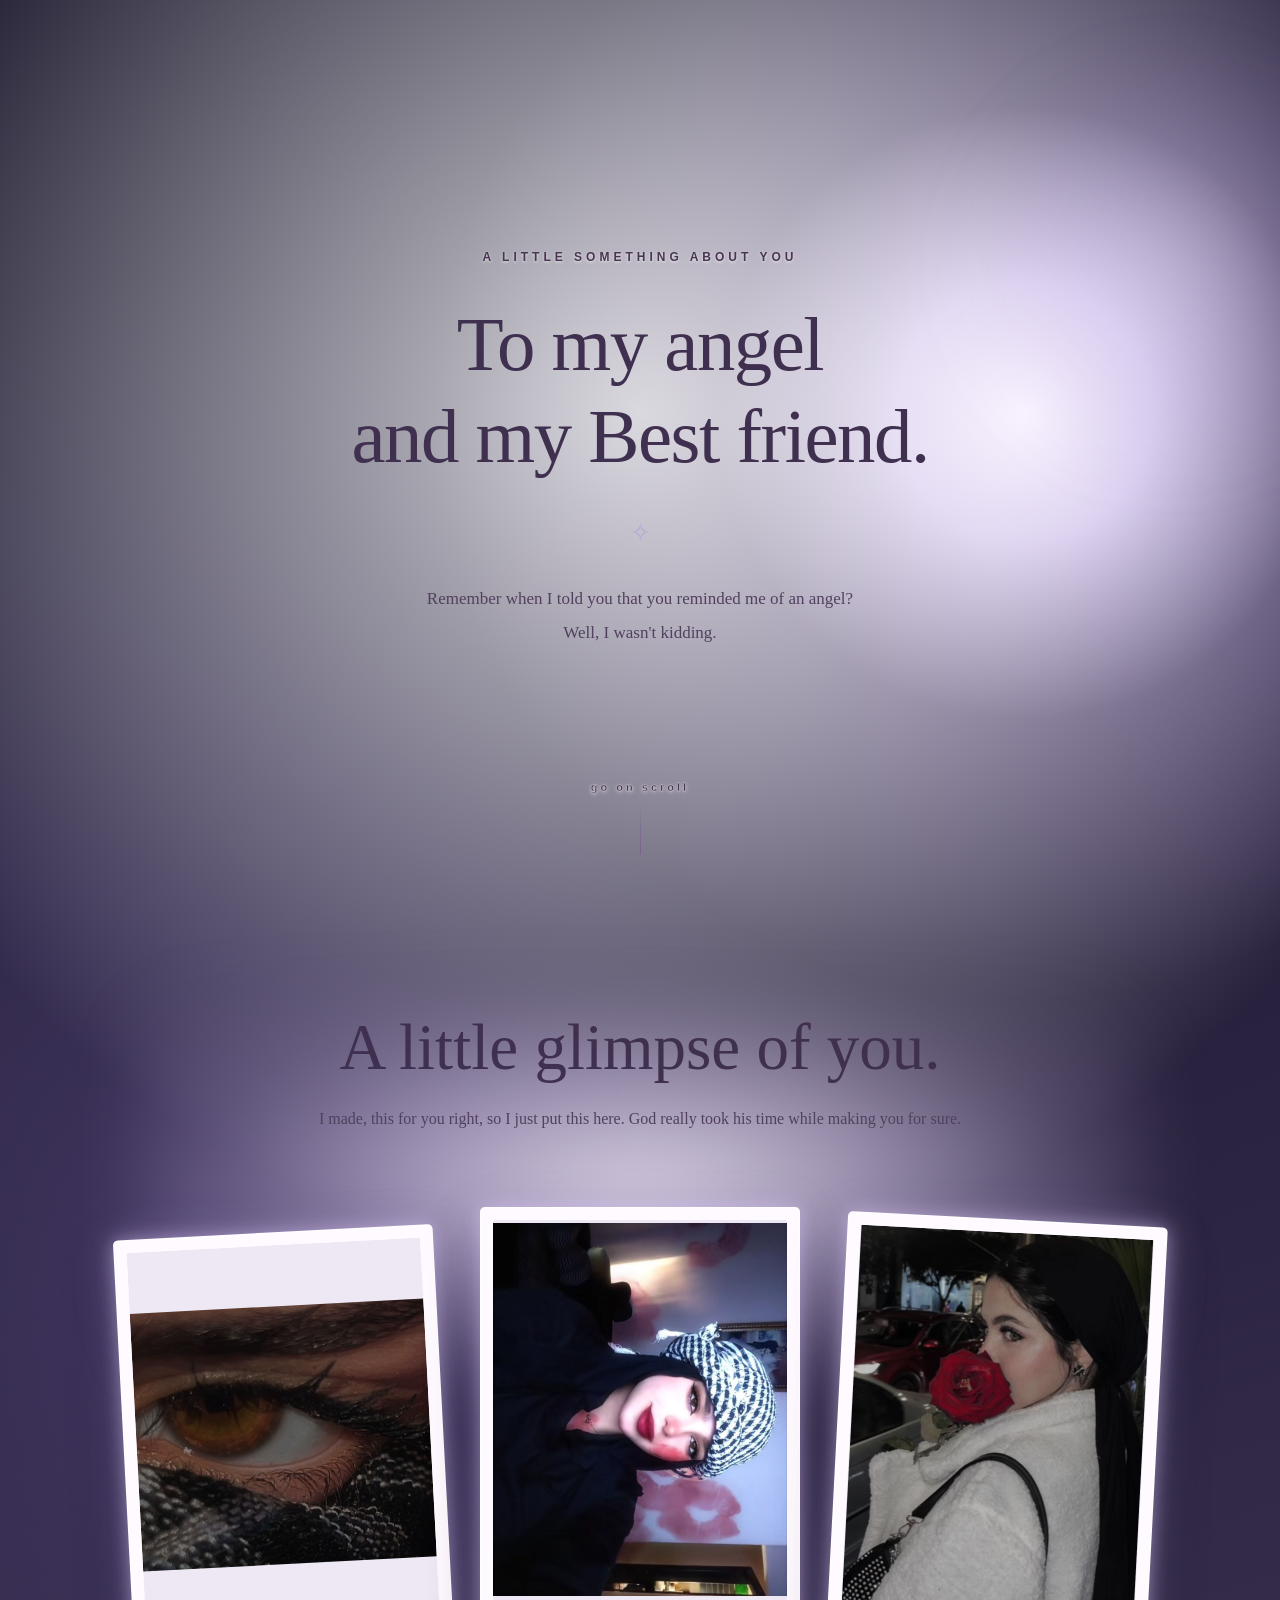
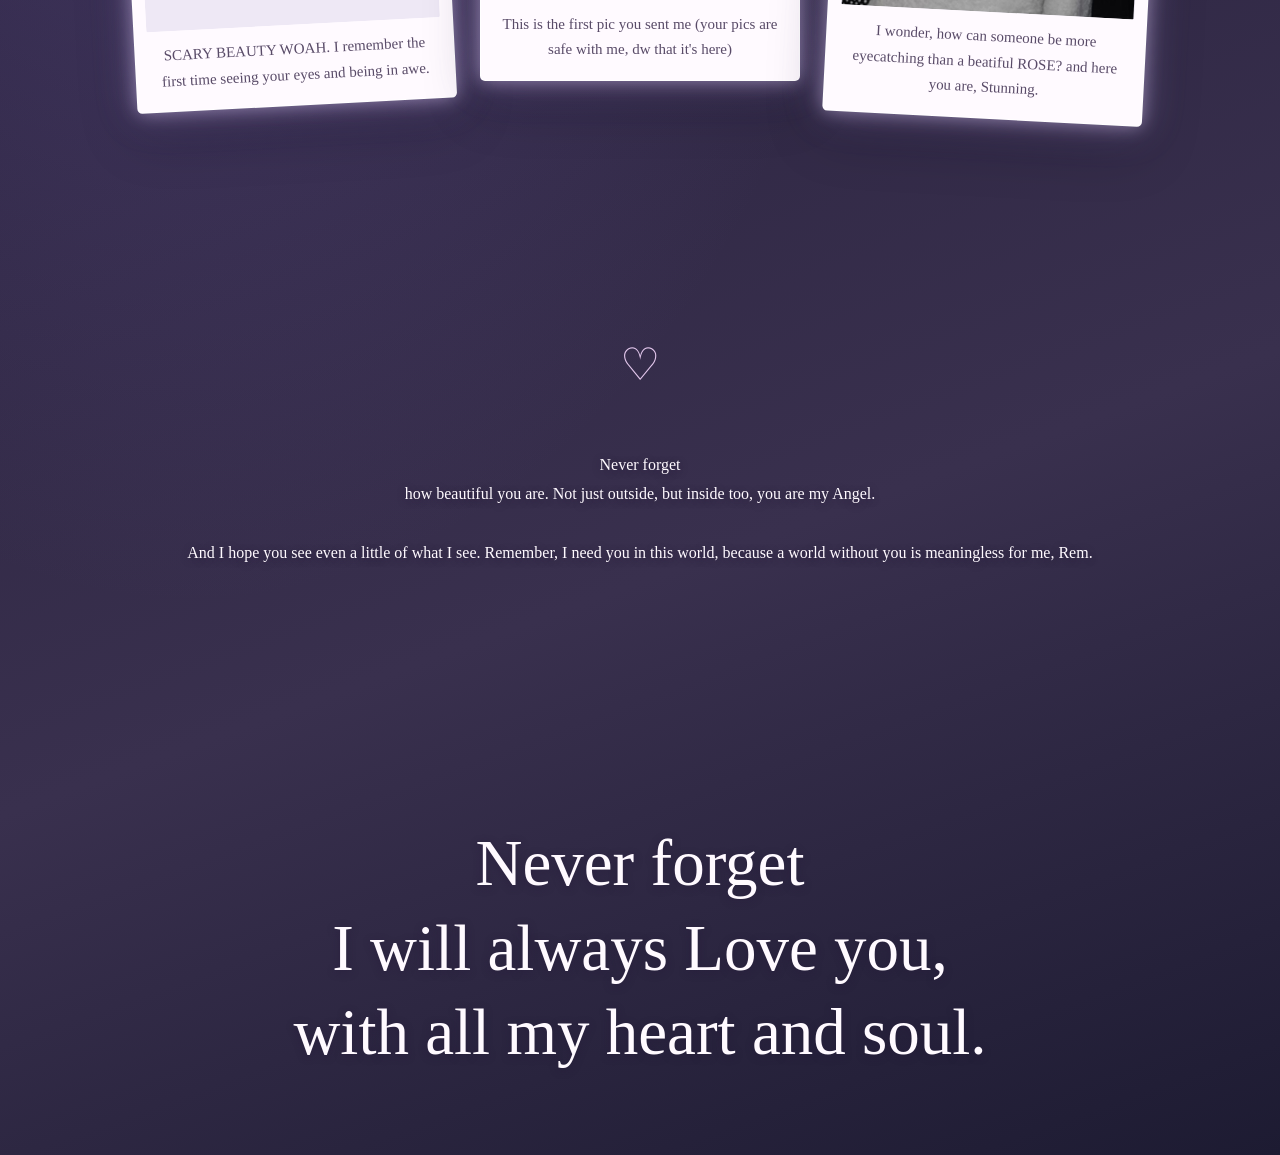
==== chapter4.html @ f7d860e0 "Add files via upload" ====
<!DOCTYPE html>
<html lang="en">

<head>
    <meta charset="UTF-8">
    <meta name="viewport" content="width=device-width, initial-scale=1.0">

    <title>Heavenly ♡</title>

    <link rel="stylesheet" href="style.css">
</head>

<body class="angel-page">

    <div class="hearts-container"></div>

    <main class="angel-world">

        <!-- INTRODUCTION -->

        <section class="angel-intro">

            <p class="angel-eyebrow">
                A LITTLE SOMETHING ABOUT YOU
            </p>

            <h1>
                To my angel<br>
                and my Best friend.
            </h1>

            <div class="angel-divider">✧</div>

            <p class="angel-subtitle">
                Remember when I told you that you reminded me of an angel?
                <br>
                Well, I wasn't kidding.
            </p>

            <div class="scroll-hint">
                <span>go on scroll</span>
                <div class="scroll-line"></div>
            </div>

        </section>


        <!-- PHOTOGRAPH GALLERY -->

        <section class="angel-gallery">

            <h2>
                A little glimpse of you.
            </h2>

            <p class="gallery-description">
                I made, this for you right, so I just put this here.
                God really took his time while making you for sure.
            </p>


            <div class="angel-photo-grid">

                <div class="angel-photo photo-one">

                    <img src="eyes.jpeg" alt="Your beautiful eyes" class="angel-image">
                    <p class="gallery-description">
                        SCARY BEAUTY WOAH. I remember the first time seeing your eyes and being in awe.
                    </p>
                </div>

                <div class="angel-photo photo-two">
                    <img src="selfie.jpeg" alt="Your first picture" class="angel-image">
                    <p class="gallery-description">
                        This is the first pic you sent me (your pics are safe with me, dw that it's here)
                    </p>
                </div>

                <div class="angel-photo photo-three">
                    <img src="withRose.jpeg" alt="A beautiful rose" class="angel-image">
                    <p class="gallery-description">
                        I wonder, how can someone be more eyecatching than a beatiful ROSE? and here you are, Stunning.
                    </p>
                </div>

            </div>

        </section>


        <!-- CLOSING MESSAGE -->

        <section class="angel-ending">

            <div class="ending-symbol">♡</div>

            <p>
                Never forget<br>
                how beautiful you are. Not just outside, but inside too, you are my Angel.
            </p>

            <p>
                And I hope you see even a little of what I see.
                Remember, I need you in this world, because a world without you is meaningless for me, Rem.
            </p>

            <h2>
                <br><br><br>
                Never forget<br>
                I will always Love you,<br>
                with all my heart and soul.
            </h2>

        </section>

    </main>


    <script src="script.js"></script>

</body>

</html>
---- style.css ----
/* =========================
   RESET
========================= */

* {
    margin: 0;
    padding: 0;
    box-sizing: border-box;
}


/* =========================
   BODY
========================= */

body {
    min-height: 100vh;

    background:
        radial-gradient(
            circle at center,
            #241014 0%,
            #10090b 45%,
            #050304 100%
        );

    color: #f5e9eb;

    font-family:
        Georgia,
        "Times New Roman",
        serif;

    overflow-x: hidden;
    overflow-y: auto;
}


/* =========================
   HERO
========================= */

.hero {
    min-height: 100vh;

    display: flex;
    flex-direction: column;

    justify-content: center;
    align-items: center;

    text-align: center;

    padding: 30px;

    position: relative;
}


/* =========================
   HEART
========================= */

.heart {
    font-size: 70px;

    color: #d98b9a;

    margin-bottom: 30px;

    animation:
        heartbeat 2.5s ease-in-out infinite;

    text-shadow:
        0 0 35px rgba(220, 120, 140, 0.35);
}


@keyframes heartbeat {

    0%,
    100% {
        transform: scale(1);
    }

    50% {
        transform: scale(1.08);
    }
}


/* =========================
   EYEBROW
========================= */

.eyebrow {
    font-family: Arial, sans-serif;

    font-size: 11px;

    letter-spacing: 5px;

    color: #a99599;

    margin-bottom: 18px;
}


/* =========================
   TITLE
========================= */

h1 {
    font-size: clamp(60px, 10vw, 120px);

    font-weight: 400;

    letter-spacing: -5px;

    color: #f5e9eb;

    text-shadow:
        0 0 50px rgba(255, 200, 210, 0.08);
}


/* =========================
   SUBTITLE
========================= */

.subtitle {
    margin-top: 20px;

    color: #b9a9ad;

    font-size: 17px;

    line-height: 1.8;
}


/* =========================
   ENTER BUTTON
========================= */

.enter-btn {
    margin-top: 45px;

    padding: 15px 34px;

    background: transparent;

    border:
        1px solid rgba(220, 170, 180, 0.35);

    border-radius: 50px;

    color: #eadde0;

    font-family: Arial, sans-serif;

    font-size: 12px;

    letter-spacing: 3px;

    cursor: pointer;

    transition:
        transform 0.3s ease,
        background 0.3s ease,
        border-color 0.3s ease;
}


.enter-btn:hover {
    transform: translateY(-4px);

    background:
        rgba(220, 140, 155, 0.08);

    border-color:
        rgba(220, 170, 180, 0.7);
}


/* =========================
   FLOATING HEARTS
========================= */

.hearts-container {
    position: fixed;

    inset: 0;

    pointer-events: none;

    overflow: hidden;

    z-index: 10;
}


.floating-heart {
    position: absolute;

    bottom: -30px;

    color: rgba(190, 60, 85, 0.7);

    pointer-events: none;

    animation: floatHeart linear forwards;
}


@keyframes floatHeart {

    from {
        transform: translateY(0) rotate(0deg);
        opacity: 0;
    }

    15% {
        opacity: 0.6;
    }

    to {
        transform: translateY(-110vh) rotate(25deg);
        opacity: 0;
    }
}


/* =========================
   STORY PAGES
========================= */

.story-page {
    min-height: 100vh;

    display: flex;

    justify-content: center;
    align-items: center;

    text-align: center;

    padding: 60px 25px;

    background:
        radial-gradient(
            circle at 50% 20%,
            #fff8f5 0%,
            #fce9e9 45%,
            #f7dfe2 100%
        );
}


.story-content {
    width: 100%;

    max-width: 800px;
}


/* =========================
   CHAPTER HEADING
========================= */

.chapter {
    font-family: Arial, sans-serif;

    font-size: 11px;

    letter-spacing: 5px;

    color: #a99599;

    margin-bottom: 20px;
}


.story-page h2 {
    font-size: clamp(40px, 7vw, 75px);

    font-weight: 400;

    color: #5a343b;
}


.story-line {
    width: 50px;

    height: 1px;

    background: #9f6570;

    margin: 30px auto;
}


.story-text {
    color: #5a343b;

    font-size: 18px;

    font-weight: 500;

    line-height: 1.8;
}


/* =========================
   FIRST MESSAGE
========================= */

.first-message {
    display: block;

    width: 90%;

    max-width: 650px;

    height: auto;

    margin: 25px auto 30px;

    padding: 12px;

    background: #ffffff;

    border-radius: 16px;

    box-shadow:
        0 20px 50px rgba(90, 52, 59, 0.18);
}


.memory-date {
    color: #8f4d5b;

    font-family: Arial, sans-serif;

    font-size: 12px;

    letter-spacing: 4px;

    font-weight: 600;

    margin-top: 45px;

    margin-bottom: -25px;
}


.story-quote {
    color: #4a252d;

    font-size: 26px;

    font-weight: 500;

    text-shadow:
        0 2px 10px rgba(90, 52, 59, 0.12);
}


/* =========================
   MEMORY GRID
========================= */

.memory-grid {
    display: grid;

    grid-template-columns: repeat(3, 1fr);

    gap: 25px;

    margin-top: 45px;
}


.memory-card {
    background: #fffafa;

    padding: 12px 12px 20px;

    border-radius: 14px;

    box-shadow:
        0 15px 35px rgba(90, 52, 59, 0.12);

    transition: transform 0.3s ease;
}


.memory-card:hover {
    transform: translateY(-8px) rotate(-1deg);
}


.memory-placeholder {
    height: 220px;

    display: flex;

    justify-content: center;
    align-items: center;

    background: #f7dfe2;

    border-radius: 10px;

    color: #8f4d5b;

    font-family: Arial, sans-serif;

    font-size: 12px;

    letter-spacing: 3px;
}


.memory-card p {
    margin-top: 15px;

    color: #5a343b;

    font-size: 15px;

    line-height: 1.5;
}


/* =========================
   NEXT CHAPTER BUTTON
========================= */

.next-btn {
    margin-top: 50px;

    padding: 14px 30px;

    background: transparent;

    border: 1px solid #c58b96;

    border-radius: 50px;

    color: #7d4350;

    font-family: Arial, sans-serif;

    font-size: 12px;

    letter-spacing: 2px;

    cursor: pointer;

    transition: all 0.3s ease;
}


.next-btn:hover {
    background: #c58b96;

    color: white;

    transform: translateY(-3px);
}


/* =========================
   CHAPTER III — LETTER
========================= */

.letter {
    position: relative;

    width: 100%;

    max-width: 680px;

    margin: 65px auto;

    padding: 65px 70px;

    background:
        linear-gradient(
            135deg,
            #fffdf9,
            #fff8ed
        );

    color: #59433d;

    font-family:
        Georgia,
        "Times New Roman",
        serif;

    font-size: 18px;

    line-height: 2;

    text-align: left;

    border: 1px solid rgba(160, 120, 100, 0.12);

    border-radius: 4px;

    box-shadow:
        0 25px 60px rgba(90, 52, 59, 0.12),
        0 3px 10px rgba(90, 52, 59, 0.05);
}


/* =========================
   LETTER HEART
========================= */

.letter-heart {
    text-align: center;

    font-size: 30px;

    color: #b96b78;

    margin-bottom: 25px;

    opacity: 0.8;
}


/* =========================
   MOBILE RESPONSIVENESS
========================= */

@media (max-width: 768px) {

    .story-page {
        padding: 45px 20px;
    }

    .memory-grid {
        grid-template-columns: 1fr;

        gap: 25px;
    }

    .memory-placeholder {
        height: 260px;
    }

    .letter {
        padding: 45px 30px;

        margin: 45px auto;

        font-size: 16px;
    }

    .story-page h2 {
        font-size: 42px;
    }

}


@media (max-width: 480px) {

    .letter {
        padding: 35px 22px;
    }

    .story-page h2 {
        font-size: 36px;
    }

    .story-text {
        font-size: 16px;
    }

}


/* ==========================================
   CHAPTER IV — THE ETHEREAL WORLD
========================================== */

.angel-page {
    background: #f8f6ff;
    color: #625b78;
    overflow-x: hidden;
    position: relative;
}


/* ==========================================
   CELESTIAL BACKGROUND
========================================== */

.angel-world {
    position: relative;
    min-height: 100vh;
    overflow: hidden;

    background:
        /* Celestial moon */
        radial-gradient(
            circle at 78% 18%,
            rgba(255, 245, 255, 0.95) 0%,
            rgba(226, 211, 255, 0.8) 8%,
            rgba(177, 157, 220, 0.3) 17%,
            transparent 29%
        ),

        /* Nebula */
        radial-gradient(
            ellipse at 15% 40%,
            rgba(130, 112, 180, 0.3),
            transparent 45%
        ),

        radial-gradient(
            ellipse at 85% 75%,
            rgba(190, 145, 190, 0.25),
            transparent 40%
        ),

        /* Night sky */
        linear-gradient(
            160deg,
            #17182b 0%,
            #29243e 45%,
            #39304e 75%,
            #211e36 100%
        );
}


/* ==========================================
   SOFT LIGHT EFFECTS
========================================== */
/* Celestial stars */

.angel-world::before {
    content: "";

    position: absolute;
    inset: 0;

    pointer-events: none;

    background-image:
        radial-gradient(2px 2px at 10% 20%, white 90%, transparent),
        radial-gradient(2px 2px at 30% 65%, white 90%, transparent),
        radial-gradient(1px 1px at 50% 15%, white 90%, transparent),
        radial-gradient(2px 2px at 70% 40%, white 90%, transparent),
        radial-gradient(1px 1px at 90% 70%, white 90%, transparent),
        radial-gradient(2px 2px at 85% 10%, white 90%, transparent),
        radial-gradient(1px 1px at 20% 85%, white 90%, transparent);

    opacity: 0.45;
}

/* Celestial stars */

.angel-world::before {
    content: "";

    position: absolute;
    inset: 0;

    pointer-events: none;

    background-image:
        radial-gradient(2px 2px at 10% 20%, white 90%, transparent),
        radial-gradient(2px 2px at 30% 65%, white 90%, transparent),
        radial-gradient(1px 1px at 50% 15%, white 90%, transparent),
        radial-gradient(2px 2px at 70% 40%, white 90%, transparent),
        radial-gradient(1px 1px at 90% 70%, white 90%, transparent),
        radial-gradient(2px 2px at 85% 10%, white 90%, transparent),
        radial-gradient(1px 1px at 20% 85%, white 90%, transparent);

    opacity: 0.45;
}

.angel-world::before {
    content: "";

    position: absolute;
    inset: 0;

    pointer-events: none;

    background:
        radial-gradient(
            circle at 50% 15%,
            rgba(255, 255, 255, 0.9),
            transparent 35%
        );

    opacity: 0.9;
}


.angel-world::after {
    content: "";

    position: absolute;

    width: 420px;
    height: 420px;

    top: 2%;
    right: -100px;

    border-radius: 50%;

    background: radial-gradient(
        circle,
        rgba(230, 215, 255, 0.28),
        rgba(180, 150, 220, 0.08) 50%,
        transparent 72%
    );

    filter: blur(35px);

    pointer-events: none;

    z-index: 0;
}


/* ==========================================
   INTRODUCTION
========================================== */

.angel-intro {
    min-height: 100vh;

    display: flex;
    flex-direction: column;

    justify-content: center;
    align-items: center;

    text-align: center;

    padding: 50px 25px;

    position: relative;

    z-index: 1;
}


.angel-eyebrow,
.gallery-eyebrow {
    font-family: Arial, sans-serif;

    font-size: 10px;

    letter-spacing: 5px;

    color: #aaa0c2;

    margin-bottom: 30px;
}


.angel-intro h1 {
    font-family: Georgia, serif;

    font-size: clamp(48px, 8vw, 100px);

    font-weight: 400;

    line-height: 1.15;

    letter-spacing: -3px;

    color: #756987;

    text-shadow:
        0 5px 35px rgba(255, 255, 255, 0.9);
}


.angel-divider {
    margin: 35px 0;

    font-size: 25px;

    color: #b9a9d5;
}


.angel-subtitle {
    font-family: Georgia, serif;

    font-size: 17px;

    line-height: 2;

    color: #958ba8;
}


/* ==========================================
   SCROLL INDICATOR
========================================== */

.scroll-hint {
    position: absolute;

    bottom: 45px;

    display: flex;
    flex-direction: column;

    align-items: center;

    gap: 12px;
}


.scroll-hint span {
    font-family: Arial, sans-serif;

    font-size: 9px;

    letter-spacing: 3px;

    color: #aaa0bc;
}


.scroll-line {
    width: 1px;

    height: 45px;

    background:
        linear-gradient(
            transparent,
            #b9a9d5
        );

    animation: gentleDrop 2s infinite;
}


@keyframes gentleDrop {
    0%, 100% {
        opacity: 0.4;
        transform: translateY(0);
    }

    50% {
        opacity: 1;
        transform: translateY(8px);
    }
}


/* ==========================================
   PHOTO GALLERY
========================================== */

.angel-gallery {
    position: relative;

    z-index: 1;

    max-width: 1100px;

    margin: auto;

    padding: 110px 35px 140px;

    text-align: center;
}


.gallery-eyebrow {
    margin-bottom: 20px;
}


.angel-gallery h2 {
    font-family: Georgia, serif;

    font-size: clamp(38px, 6vw, 65px);

    font-weight: 400;

    color: #756987;

    margin-bottom: 20px;
}


.gallery-description {
    font-family: Georgia, serif;

    font-size: 16px;

    color: #a69bb8;

    line-height: 1.8;
}


/* ==========================================
   PHOTOGRAPH LAYOUT
========================================== */

.angel-photo-grid {
    display: grid;

    grid-template-columns: repeat(3, 1fr);

    align-items: center;

    gap: 35px;

    margin-top: 85px;
}


.angel-photo {
    position: relative;

    padding: 12px;

    background: rgba(255, 255, 255, 0.75);

    border: 1px solid rgba(255, 255, 255, 0.9);

    border-radius: 5px;

    box-shadow:
        0 20px 55px rgba(133, 117, 166, 0.12),
        0 5px 15px rgba(255, 255, 255, 0.8);

    transition:
        transform 0.5s ease,
        box-shadow 0.5s ease;
}


.angel-photo:hover {
    transform: translateY(-12px);

    box-shadow:
        0 30px 70px rgba(133, 117, 166, 0.2);
}


.photo-one {
    transform: rotate(-3deg);
}


.photo-two {
    transform: translateY(-25px);
}


.photo-three {
    transform: rotate(3deg);
}


.photo-one:hover {
    transform: translateY(-12px) rotate(0deg);
}


.photo-two:hover {
    transform: translateY(-35px);
}


.photo-three:hover {
    transform: translateY(-12px) rotate(0deg);
}


.photo-placeholder {
    min-height: 350px;

    display: flex;

    justify-content: center;
    align-items: center;

    background:
        linear-gradient(
            145deg,
            #eeeaff,
            #fcecf3,
            #f7f4ff
        );

    color: #aaa0c2;

    font-family: Arial, sans-serif;

    font-size: 10px;

    letter-spacing: 4px;
}


/* ==========================================
   CLOSING MESSAGE
========================================== */

.angel-ending {
    position: relative;

    z-index: 1;

    min-height: 75vh;

    display: flex;
    flex-direction: column;

    justify-content: center;
    align-items: center;

    text-align: center;

    padding: 80px 25px;
}


.ending-symbol {
    font-size: 45px;

    color: #b9a9d5;

    margin-bottom: 30px;
}


.angel-ending h2 {
    font-family: Georgia, serif;

    font-size: clamp(38px, 6vw, 65px);

    font-weight: 400;

    line-height: 1.3;

    color: #756987;
}


.angel-ending p {
    margin-top: 30px;

    font-family: Georgia, serif;

    font-size: 16px;

    color: #a69bb8;

    line-height: 1.8;
}


/* ==========================================
   MOBILE RESPONSIVENESS
========================================== */

@media (max-width: 768px) {

    .angel-photo-grid {
        grid-template-columns: 1fr;

        max-width: 380px;

        margin: 65px auto 0;

        gap: 45px;
    }

    .photo-one,
    .photo-two,
    .photo-three {
        transform: none;
    }

    .photo-one:hover,
    .photo-two:hover,
    .photo-three:hover {
        transform: translateY(-5px);
    }

    .photo-placeholder {
        min-height: 400px;
    }

    .angel-gallery {
        padding: 90px 25px;
    }

    .angel-subtitle {
        font-size: 15px;
    }

}

/* Chapter IV — cleaner celestial atmosphere */

.angel-page .hearts-container {
    display: none;
}

/* Keep atmospheric effects behind content */

.angel-world::before {
    z-index: 0;
}

.angel-intro,
.angel-gallery,
.angel-ending {
    position: relative;
    z-index: 1;
}

/* Clear text contrast */

.angel-eyebrow,
.gallery-eyebrow {
    color: #d2c5ed;
}

.angel-intro h1,
.angel-gallery h2,
.angel-ending h2 {
    color: #fff9ff;

    text-shadow:
        0 2px 20px rgba(15, 12, 35, 0.35);
}

.angel-subtitle,
.gallery-description,
.angel-ending p {
    color: #e4daef;
}

.scroll-hint span {
    color: #e4daef;
}

/* ==========================================
   CHAPTER IV — FINAL VISUAL CORRECTIONS
========================================== */


/* CELESTIAL BACKGROUND */

.angel-world {
    background:
        radial-gradient(
            circle at 80% 15%,
            #f5eaff 0%,
            #c9b8e8 5%,
            rgba(157, 130, 198, 0.35) 12%,
            transparent 23%
        ),

        radial-gradient(
            ellipse at 15% 45%,
            rgba(111, 91, 160, 0.35),
            transparent 45%
        ),

        linear-gradient(
            160deg,
            #171529 0%,
            #29223e 45%,
            #39304e 75%,
            #1d1b32 100%
        );
}


/* INTRODUCTION */

.angel-intro {
    min-height: 100vh;
    padding: 80px 25px;

    justify-content: center;
    overflow: hidden;
}

.angel-intro h1 {
    width: 100%;
    max-width: 950px;

    font-size: clamp(42px, 6vw, 82px);

    line-height: 1.2;
    letter-spacing: -1.5px;

    padding: 0 15px;

    color: #fffaff;

    text-shadow:
        0 4px 25px rgba(15, 10, 35, 0.4);
}

.angel-eyebrow {
    color: #d9c9ef;
}

.angel-subtitle {
    color: #eee5f8;
}

.scroll-hint span {
    color: #eee5f8;
}


/* GALLERY HEADING */

.angel-gallery h2 {
    color: #fffaff;
}

.gallery-eyebrow {
    color: #d9c9ef;
}

.gallery-description {
    color: #e5d9f1;
}


/* PHOTOGRAPH FRAMES */

.angel-photo {
    background: #fffaff;

    border: 1px solid rgba(255, 255, 255, 0.95);

    padding: 12px;

    border-radius: 5px;

    box-shadow:
        0 20px 55px rgba(8, 5, 25, 0.3),
        0 0 25px rgba(220, 195, 255, 0.18);
}


/* PHOTOGRAPH PLACEHOLDERS */

.photo-placeholder {
    background:
        linear-gradient(
            145deg,
            #eee5fa,
            #fcebf3,
            #f4edff
        );

    color: #756487;

    font-weight: 600;
}


/* PHOTOGRAPH CAPTIONS */

.angel-photo p {
    color: #594b68;

    font-family: Georgia, serif;

    font-size: 15px;

    line-height: 1.7;

    padding: 12px 5px 5px;

    text-align: center;
}


/* CLOSING SECTION */

.angel-ending h2 {
    color: #fffaff;
}

.angel-ending p {
    color: #e5d9f1;
}

.ending-symbol {
    color: #e5c9ee;
}

/* Dark captions inside photograph frames */

.angel-photo .gallery-description {
    color: #594b68;

    font-size: 15px;
    font-weight: 500;

    line-height: 1.7;

    padding: 12px 5px 5px;

    text-align: center;
}


/* Restore celestial glow around photographs */

.angel-photo {
    box-shadow:
        0 0 18px rgba(230, 210, 255, 0.45),
        0 0 40px rgba(210, 185, 255, 0.3),
        0 20px 55px rgba(8, 5, 25, 0.25);
}

.angel-photo:hover {
    box-shadow:
        0 0 25px rgba(240, 220, 255, 0.65),
        0 0 60px rgba(210, 185, 255, 0.4),
        0 30px 70px rgba(8, 5, 25, 0.3);
}

/* =================================
   CHAPTER IV — INTRO TEXT CONTRAST
================================= */

.angel-intro h1 {
    color: #403451;

    text-shadow:
        0 2px 15px rgba(255, 255, 255, 0.4);
}

.angel-intro .angel-eyebrow {
    color: #665477;
}

.angel-intro .angel-subtitle {
    color: #51435f;

    font-weight: 500;

    text-shadow:
        0 1px 8px rgba(255, 255, 255, 0.35);
}

.angel-intro .scroll-hint span {
    color: #665477;
}

.angel-intro .scroll-line {
    background: linear-gradient(
        transparent,
        #806a9e
    );
}

/* Chapter IV — Gallery typography */

.angel-gallery h2 {
    color: #493653;
    text-shadow: 0 2px 15px rgba(255, 255, 255, 0.35);
}

.angel-gallery > .gallery-description {
    color: #51415f;
}

.angel-photo .gallery-description {
    color: #594b68;
}

/* =====================================
   CHAPTER IV — ACTUAL PHOTOGRAPHS
===================================== */

.angel-image {
    display: block;

    width: 100%;
    height: 380px;

    object-fit: contain;
    object-position: center;

    background: #eee8f5;

    border-radius: 2px;
}


/* Keep photograph frames consistent */

.angel-photo {
    min-width: 0;
    overflow: hidden;
}


/* =====================================
   RESPONSIVE PHOTOGRAPH GALLERY
===================================== */

@media (max-width: 900px) {

    .angel-photo-grid {
        grid-template-columns: 1fr;

        max-width: 430px;

        margin-left: auto;
        margin-right: auto;

        gap: 45px;
    }

    .angel-image {
        height: auto;
        max-height: 500px;

        aspect-ratio: 3 / 4;

        object-fit: contain;
    }

    .photo-one,
    .photo-two,
    .photo-three {
        transform: none;
    }

}

/* =====================================
   CHAPTER IV — TEXT CONTRAST
===================================== */

/* All text before the photographs */

.angel-intro h1,
.angel-intro .angel-eyebrow,
.angel-intro .angel-subtitle,
.angel-intro .scroll-hint span,
.angel-gallery .gallery-eyebrow,
.angel-gallery h2,
.angel-gallery > .gallery-description {
    color: #40304f;

    -webkit-text-stroke: 0.3px rgba(255, 250, 255, 0.8);

    text-shadow:
        0 1px 5px rgba(255, 255, 255, 0.65);
}

/* Photograph captions */

.angel-photo .gallery-description {
    color: #594b68;

    -webkit-text-stroke: 0;

    text-shadow: none;
}

/* Closing section — retain light typography */

.angel-ending h2,
.angel-ending p {
    color: #fffaff;

    -webkit-text-stroke: 0.3px rgba(75, 55, 95, 0.5);

    text-shadow:
        0 2px 8px rgba(35, 22, 55, 0.5);
}

/* =====================================
   CHAPTER IV — CLEAN TYPOGRAPHY
===================================== */

/* Introduction */

.angel-intro h1 {
    color: #40304f !important;
    -webkit-text-stroke: 0;
    text-shadow: none;
}

.angel-intro .angel-eyebrow {
    color: #655477 !important;
    -webkit-text-stroke: 0;
    text-shadow: none;
}

.angel-intro .angel-subtitle {
    color: #51415f !important;
    -webkit-text-stroke: 0;
    text-shadow: none;
    font-weight: 400;
}

.angel-intro .scroll-hint span {
    color: #655477 !important;
    text-shadow: none;
}


/* Gallery heading */

.angel-gallery .gallery-eyebrow {
    color: #655477 !important;
    text-shadow: none;
}

.angel-gallery h2 {
    color: #40304f !important;
    -webkit-text-stroke: 0;
    text-shadow: none;
}

.angel-gallery > .gallery-description {
    color: #51415f !important;
    -webkit-text-stroke: 0;
    text-shadow: none;
    font-weight: 400;
}


/* Photograph descriptions */

.angel-photo .gallery-description {
    color: #594b68 !important;
    -webkit-text-stroke: 0;
    text-shadow: none;
}


/* Closing section — retain light typography */

.angel-ending h2,
.angel-ending p {
    color: #fffaff !important;
    -webkit-text-stroke: 0;
    text-shadow: 0 2px 8px rgba(35, 22, 55, 0.45);
}

/* =====================================
   CHAPTER IV — GALLERY LIGHT FIELD
===================================== */

.angel-gallery {
    position: relative;
    isolation: isolate;
}

/* Soft moonlight behind gallery heading */

.angel-gallery::before {
    content: "";

    position: absolute;

    top: 100px;
    left: 50%;

    transform: translateX(-50%);

    width: min(1000px, 110%);
    height: 380px;

    background:
        radial-gradient(
            ellipse at center,
            rgba(248, 240, 255, 0.85) 0%,
            rgba(231, 216, 250, 0.55) 35%,
            rgba(215, 195, 240, 0.18) 65%,
            transparent 100%
        );

    filter: blur(35px);

    z-index: -1;

    pointer-events: none;
}

/* Keep heading typography clean */

.angel-gallery h2 {
    color: #40304f;
    text-shadow: none;
}

.angel-gallery > .gallery-description {
    color: #51415f;
    text-shadow: none;
}

/* =====================================
   CHAPTER IV — SMALL TEXT REFINEMENT
===================================== */

/* A LITTLE SOMETHING ABOUT YOU */

.angel-intro .angel-eyebrow {
    color: #493653 !important;

    font-family: Arial, sans-serif;
    font-size: 12px;
    font-weight: 600;

    letter-spacing: 4px;

    text-shadow:
        0 1px 3px rgba(255, 255, 255, 0.65);

    margin-bottom: 35px;
}


/* GO ON SCROLL */

.angel-intro .scroll-hint span {
    color: #493653 !important;

    font-family: Arial, sans-serif;
    font-size: 11px;
    font-weight: 600;

    letter-spacing: 3px;

    text-shadow:
        0 1px 4px rgba(255, 255, 255, 0.7);
}


/* Scroll indicator line */

.angel-intro .scroll-line {
    width: 1px;
    height: 50px;

    background: linear-gradient(
        transparent,
        #79618f
    );
}
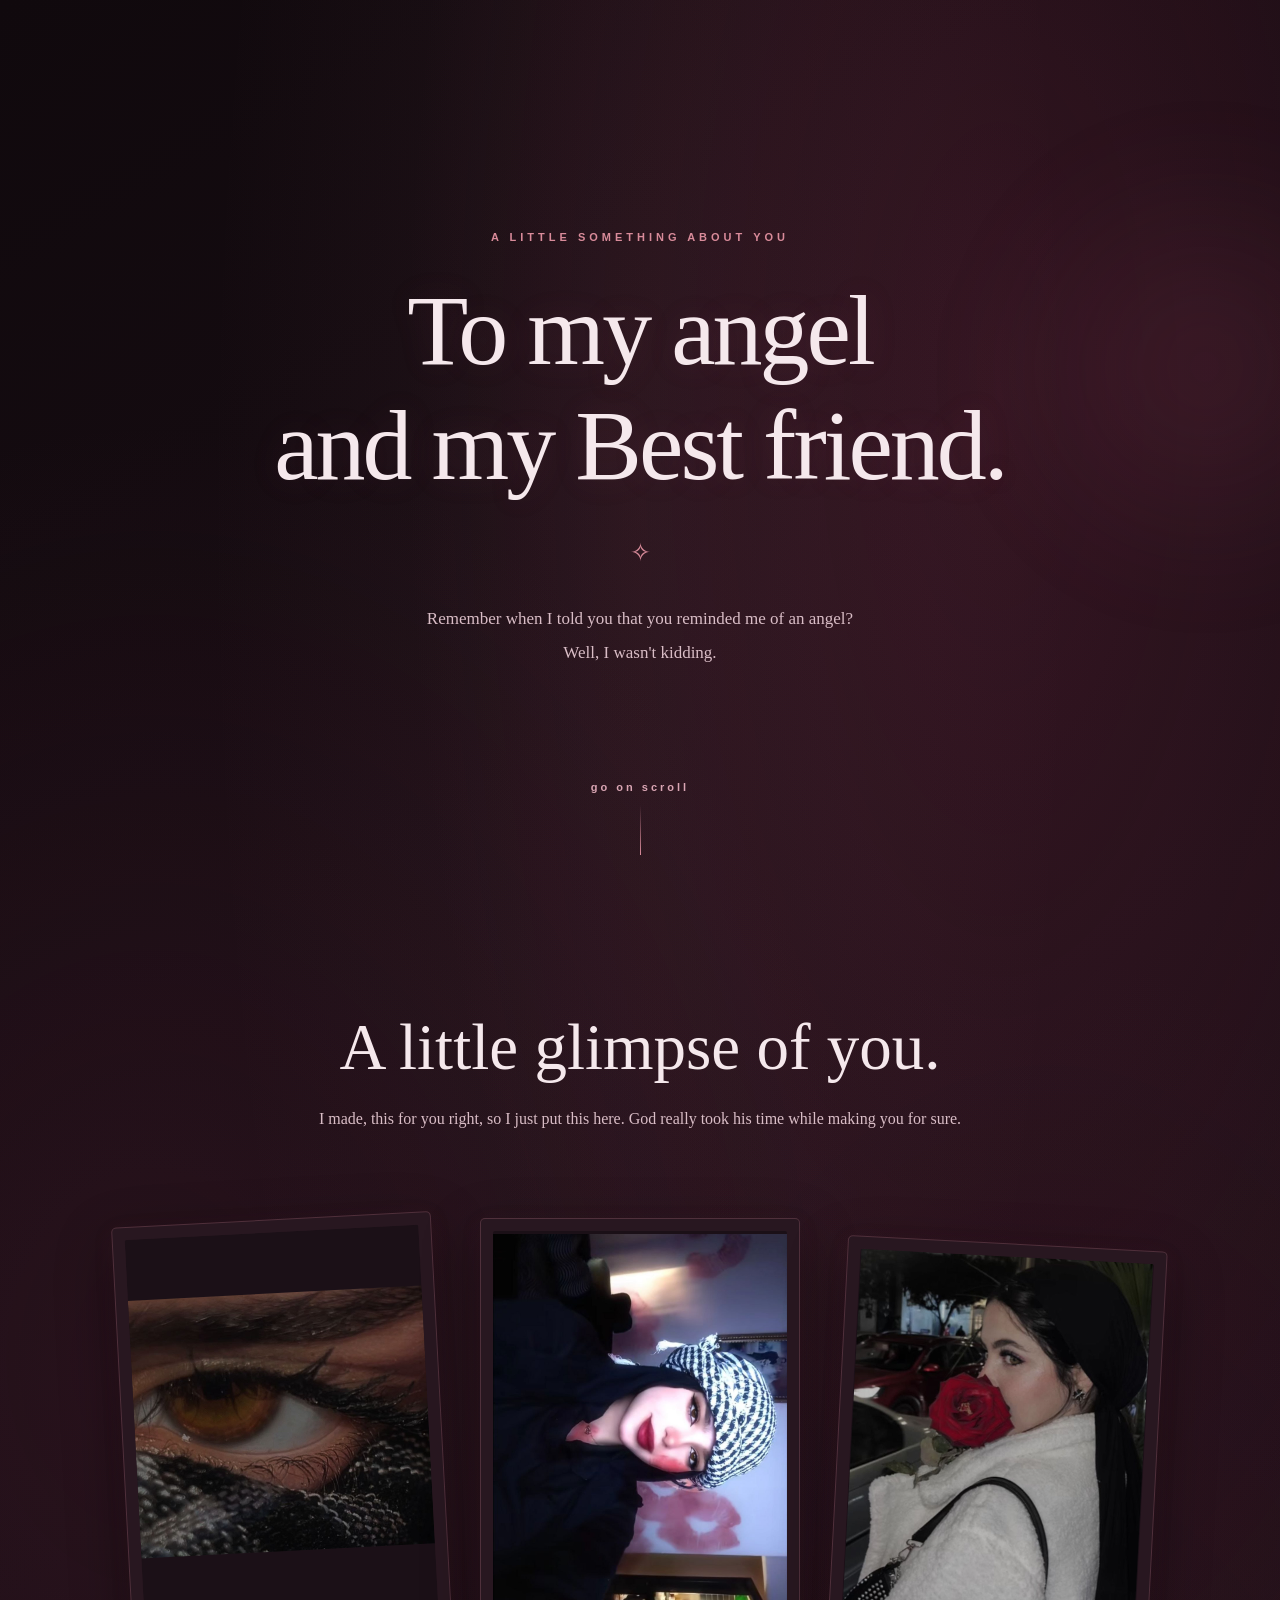
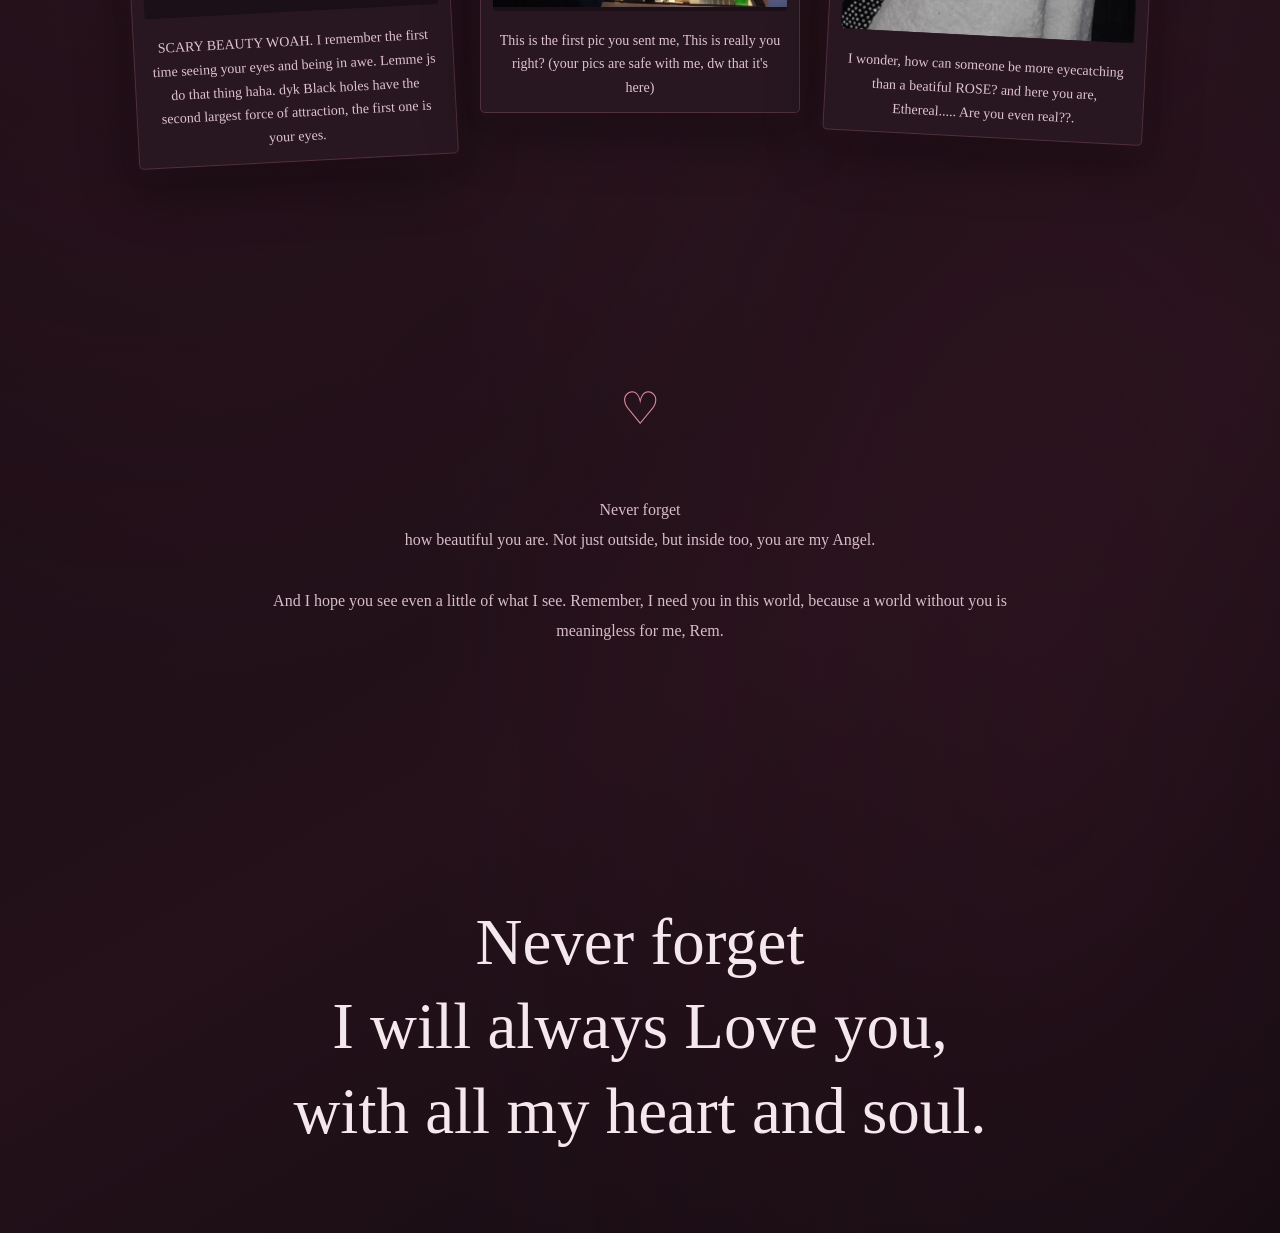
==== commit 733795b4: "Add files via upload" ====
--- a/chapter4.html
+++ b/chapter4.html
@@ -11,8 +11,6 @@
 </head>
 
 <body class="angel-page">
-
-    <div class="hearts-container"></div>
 
     <main class="angel-world">
 
@@ -66,20 +64,23 @@
                     <img src="eyes.jpeg" alt="Your beautiful eyes" class="angel-image">
                     <p class="gallery-description">
                         SCARY BEAUTY WOAH. I remember the first time seeing your eyes and being in awe.
+                        Lemme js do that thing haha.
+                        dyk Black holes have the second largest force of attraction, the first one is your eyes.
                     </p>
                 </div>
 
                 <div class="angel-photo photo-two">
                     <img src="selfie.jpeg" alt="Your first picture" class="angel-image">
                     <p class="gallery-description">
-                        This is the first pic you sent me (your pics are safe with me, dw that it's here)
+                        This is the first pic you sent me, This is really you right? (your pics are safe with me, dw that it's here)
                     </p>
                 </div>
 
                 <div class="angel-photo photo-three">
                     <img src="withRose.jpeg" alt="A beautiful rose" class="angel-image">
                     <p class="gallery-description">
-                        I wonder, how can someone be more eyecatching than a beatiful ROSE? and here you are, Stunning.
+                        I wonder, how can someone be more eyecatching than a beatiful ROSE? and here you are, Ethereal..... Are you even real??.
+
                     </p>
                 </div>
 
--- a/style.css
+++ b/style.css
@@ -1,1674 +1,917 @@
-/* =========================
-   RESET
-========================= */
-
-* {
-    margin: 0;
-    padding: 0;
-    box-sizing: border-box;
-}
-
-
-/* =========================
-   BODY
-========================= */
-
-body {
-    min-height: 100vh;
-
-    background:
-        radial-gradient(
-            circle at center,
-            #241014 0%,
-            #10090b 45%,
-            #050304 100%
-        );
-
-    color: #f5e9eb;
-
-    font-family:
-        Georgia,
-        "Times New Roman",
-        serif;
-
-    overflow-x: hidden;
-    overflow-y: auto;
-}
-
-
-/* =========================
-   HERO
-========================= */
-
-.hero {
-    min-height: 100vh;
-
-    display: flex;
-    flex-direction: column;
-
-    justify-content: center;
-    align-items: center;
-
-    text-align: center;
-
-    padding: 30px;
-
-    position: relative;
-}
-
-
-/* =========================
-   HEART
-========================= */
-
-.heart {
-    font-size: 70px;
-
-    color: #d98b9a;
-
-    margin-bottom: 30px;
-
-    animation:
-        heartbeat 2.5s ease-in-out infinite;
-
-    text-shadow:
-        0 0 35px rgba(220, 120, 140, 0.35);
-}
-
-
-@keyframes heartbeat {
-
-    0%,
-    100% {
-        transform: scale(1);
-    }
-
-    50% {
-        transform: scale(1.08);
-    }
-}
-
-
-/* =========================
-   EYEBROW
-========================= */
-
-.eyebrow {
-    font-family: Arial, sans-serif;
-
-    font-size: 11px;
-
-    letter-spacing: 5px;
-
-    color: #a99599;
-
-    margin-bottom: 18px;
-}
-
-
-/* =========================
-   TITLE
-========================= */
-
-h1 {
-    font-size: clamp(60px, 10vw, 120px);
-
-    font-weight: 400;
-
-    letter-spacing: -5px;
-
-    color: #f5e9eb;
-
-    text-shadow:
-        0 0 50px rgba(255, 200, 210, 0.08);
-}
-
-
-/* =========================
-   SUBTITLE
-========================= */
-
-.subtitle {
-    margin-top: 20px;
-
-    color: #b9a9ad;
-
-    font-size: 17px;
-
-    line-height: 1.8;
-}
-
-
-/* =========================
-   ENTER BUTTON
-========================= */
-
-.enter-btn {
-    margin-top: 45px;
-
-    padding: 15px 34px;
-
-    background: transparent;
-
-    border:
-        1px solid rgba(220, 170, 180, 0.35);
-
-    border-radius: 50px;
-
-    color: #eadde0;
-
-    font-family: Arial, sans-serif;
-
-    font-size: 12px;
-
-    letter-spacing: 3px;
-
-    cursor: pointer;
-
-    transition:
-        transform 0.3s ease,
-        background 0.3s ease,
-        border-color 0.3s ease;
-}
-
-
-.enter-btn:hover {
-    transform: translateY(-4px);
-
-    background:
-        rgba(220, 140, 155, 0.08);
-
-    border-color:
-        rgba(220, 170, 180, 0.7);
-}
-
-
-/* =========================
-   FLOATING HEARTS
-========================= */
-
-.hearts-container {
-    position: fixed;
-
-    inset: 0;
-
-    pointer-events: none;
-
-    overflow: hidden;
-
-    z-index: 10;
-}
-
-
-.floating-heart {
-    position: absolute;
-
-    bottom: -30px;
-
-    color: rgba(190, 60, 85, 0.7);
-
-    pointer-events: none;
-
-    animation: floatHeart linear forwards;
-}
-
-
-@keyframes floatHeart {
-
-    from {
-        transform: translateY(0) rotate(0deg);
-        opacity: 0;
-    }
-
-    15% {
-        opacity: 0.6;
-    }
-
-    to {
-        transform: translateY(-110vh) rotate(25deg);
-        opacity: 0;
-    }
-}
-
-
-/* =========================
-   STORY PAGES
-========================= */
-
-.story-page {
-    min-height: 100vh;
-
-    display: flex;
-
-    justify-content: center;
-    align-items: center;
-
-    text-align: center;
-
-    padding: 60px 25px;
-
-    background:
-        radial-gradient(
-            circle at 50% 20%,
-            #fff8f5 0%,
-            #fce9e9 45%,
-            #f7dfe2 100%
-        );
-}
-
-
-.story-content {
-    width: 100%;
-
-    max-width: 800px;
-}
-
-
-/* =========================
-   CHAPTER HEADING
-========================= */
-
-.chapter {
-    font-family: Arial, sans-serif;
-
-    font-size: 11px;
-
-    letter-spacing: 5px;
-
-    color: #a99599;
-
-    margin-bottom: 20px;
-}
-
-
-.story-page h2 {
-    font-size: clamp(40px, 7vw, 75px);
-
-    font-weight: 400;
-
-    color: #5a343b;
-}
-
-
-.story-line {
-    width: 50px;
-
-    height: 1px;
-
-    background: #9f6570;
-
-    margin: 30px auto;
-}
-
-
-.story-text {
-    color: #5a343b;
-
-    font-size: 18px;
-
-    font-weight: 500;
-
-    line-height: 1.8;
-}
-
-
-/* =========================
-   FIRST MESSAGE
-========================= */
-
-.first-message {
-    display: block;
-
-    width: 90%;
-
-    max-width: 650px;
-
-    height: auto;
-
-    margin: 25px auto 30px;
-
-    padding: 12px;
-
-    background: #ffffff;
-
-    border-radius: 16px;
-
-    box-shadow:
-        0 20px 50px rgba(90, 52, 59, 0.18);
-}
-
-
-.memory-date {
-    color: #8f4d5b;
-
-    font-family: Arial, sans-serif;
-
-    font-size: 12px;
-
-    letter-spacing: 4px;
-
-    font-weight: 600;
-
-    margin-top: 45px;
-
-    margin-bottom: -25px;
-}
-
-
-.story-quote {
-    color: #4a252d;
-
-    font-size: 26px;
-
-    font-weight: 500;
-
-    text-shadow:
-        0 2px 10px rgba(90, 52, 59, 0.12);
-}
-
-
-/* =========================
-   MEMORY GRID
-========================= */
-
-.memory-grid {
-    display: grid;
-
-    grid-template-columns: repeat(3, 1fr);
-
-    gap: 25px;
-
-    margin-top: 45px;
-}
-
-
-.memory-card {
-    background: #fffafa;
-
-    padding: 12px 12px 20px;
-
-    border-radius: 14px;
-
-    box-shadow:
-        0 15px 35px rgba(90, 52, 59, 0.12);
-
-    transition: transform 0.3s ease;
-}
-
-
-.memory-card:hover {
-    transform: translateY(-8px) rotate(-1deg);
-}
-
-
-.memory-placeholder {
-    height: 220px;
-
-    display: flex;
-
-    justify-content: center;
-    align-items: center;
-
-    background: #f7dfe2;
-
-    border-radius: 10px;
-
-    color: #8f4d5b;
-
-    font-family: Arial, sans-serif;
-
-    font-size: 12px;
-
-    letter-spacing: 3px;
-}
-
-
-.memory-card p {
-    margin-top: 15px;
-
-    color: #5a343b;
-
-    font-size: 15px;
-
-    line-height: 1.5;
-}
-
-
-/* =========================
-   NEXT CHAPTER BUTTON
-========================= */
-
-.next-btn {
-    margin-top: 50px;
-
-    padding: 14px 30px;
-
-    background: transparent;
-
-    border: 1px solid #c58b96;
-
-    border-radius: 50px;
-
-    color: #7d4350;
-
-    font-family: Arial, sans-serif;
-
-    font-size: 12px;
-
-    letter-spacing: 2px;
-
-    cursor: pointer;
-
-    transition: all 0.3s ease;
-}
-
-
-.next-btn:hover {
-    background: #c58b96;
-
-    color: white;
-
-    transform: translateY(-3px);
-}
-
-
-/* =========================
-   CHAPTER III — LETTER
-========================= */
-
-.letter {
-    position: relative;
-
-    width: 100%;
-
-    max-width: 680px;
-
-    margin: 65px auto;
-
-    padding: 65px 70px;
-
-    background:
-        linear-gradient(
-            135deg,
-            #fffdf9,
-            #fff8ed
-        );
-
-    color: #59433d;
-
-    font-family:
-        Georgia,
-        "Times New Roman",
-        serif;
-
-    font-size: 18px;
-
-    line-height: 2;
-
-    text-align: left;
-
-    border: 1px solid rgba(160, 120, 100, 0.12);
-
-    border-radius: 4px;
-
-    box-shadow:
-        0 25px 60px rgba(90, 52, 59, 0.12),
-        0 3px 10px rgba(90, 52, 59, 0.05);
-}
-
-
-/* =========================
-   LETTER HEART
-========================= */
-
-.letter-heart {
-    text-align: center;
-
-    font-size: 30px;
-
-    color: #b96b78;
-
-    margin-bottom: 25px;
-
-    opacity: 0.8;
-}
-
-
-/* =========================
-   MOBILE RESPONSIVENESS
-========================= */
-
-@media (max-width: 768px) {
-
-    .story-page {
-        padding: 45px 20px;
-    }
-
-    .memory-grid {
-        grid-template-columns: 1fr;
-
-        gap: 25px;
-    }
-
-    .memory-placeholder {
-        height: 260px;
-    }
-
-    .letter {
-        padding: 45px 30px;
-
-        margin: 45px auto;
-
-        font-size: 16px;
-    }
-
-    .story-page h2 {
-        font-size: 42px;
-    }
-
-}
-
-
-@media (max-width: 480px) {
-
-    .letter {
-        padding: 35px 22px;
-    }
-
-    .story-page h2 {
-        font-size: 36px;
-    }
-
-    .story-text {
-        font-size: 16px;
-    }
-
-}
-
-
-/* ==========================================
-   CHAPTER IV — THE ETHEREAL WORLD
-========================================== */
-
-.angel-page {
-    background: #f8f6ff;
-    color: #625b78;
-    overflow-x: hidden;
-    position: relative;
-}
-
-
-/* ==========================================
-   CELESTIAL BACKGROUND
-========================================== */
-
-.angel-world {
-    position: relative;
-    min-height: 100vh;
-    overflow: hidden;
-
-    background:
-        /* Celestial moon */
-        radial-gradient(
-            circle at 78% 18%,
-            rgba(255, 245, 255, 0.95) 0%,
-            rgba(226, 211, 255, 0.8) 8%,
-            rgba(177, 157, 220, 0.3) 17%,
-            transparent 29%
-        ),
-
-        /* Nebula */
-        radial-gradient(
-            ellipse at 15% 40%,
-            rgba(130, 112, 180, 0.3),
-            transparent 45%
-        ),
-
-        radial-gradient(
-            ellipse at 85% 75%,
-            rgba(190, 145, 190, 0.25),
-            transparent 40%
-        ),
-
-        /* Night sky */
-        linear-gradient(
-            160deg,
-            #17182b 0%,
-            #29243e 45%,
-            #39304e 75%,
-            #211e36 100%
-        );
-}
-
-
-/* ==========================================
-   SOFT LIGHT EFFECTS
-========================================== */
-/* Celestial stars */
-
-.angel-world::before {
-    content: "";
-
-    position: absolute;
-    inset: 0;
-
-    pointer-events: none;
-
-    background-image:
-        radial-gradient(2px 2px at 10% 20%, white 90%, transparent),
-        radial-gradient(2px 2px at 30% 65%, white 90%, transparent),
-        radial-gradient(1px 1px at 50% 15%, white 90%, transparent),
-        radial-gradient(2px 2px at 70% 40%, white 90%, transparent),
-        radial-gradient(1px 1px at 90% 70%, white 90%, transparent),
-        radial-gradient(2px 2px at 85% 10%, white 90%, transparent),
-        radial-gradient(1px 1px at 20% 85%, white 90%, transparent);
-
-    opacity: 0.45;
-}
-
-/* Celestial stars */
-
-.angel-world::before {
-    content: "";
-
-    position: absolute;
-    inset: 0;
-
-    pointer-events: none;
-
-    background-image:
-        radial-gradient(2px 2px at 10% 20%, white 90%, transparent),
-        radial-gradient(2px 2px at 30% 65%, white 90%, transparent),
-        radial-gradient(1px 1px at 50% 15%, white 90%, transparent),
-        radial-gradient(2px 2px at 70% 40%, white 90%, transparent),
-        radial-gradient(1px 1px at 90% 70%, white 90%, transparent),
-        radial-gradient(2px 2px at 85% 10%, white 90%, transparent),
-        radial-gradient(1px 1px at 20% 85%, white 90%, transparent);
-
-    opacity: 0.45;
-}
-
-.angel-world::before {
-    content: "";
-
-    position: absolute;
-    inset: 0;
-
-    pointer-events: none;
-
-    background:
-        radial-gradient(
-            circle at 50% 15%,
-            rgba(255, 255, 255, 0.9),
-            transparent 35%
-        );
-
-    opacity: 0.9;
-}
-
-
-.angel-world::after {
-    content: "";
-
-    position: absolute;
-
-    width: 420px;
-    height: 420px;
-
-    top: 2%;
-    right: -100px;
-
-    border-radius: 50%;
-
-    background: radial-gradient(
-        circle,
-        rgba(230, 215, 255, 0.28),
-        rgba(180, 150, 220, 0.08) 50%,
-        transparent 72%
-    );
-
-    filter: blur(35px);
-
-    pointer-events: none;
-
-    z-index: 0;
-}
-
-
-/* ==========================================
-   INTRODUCTION
-========================================== */
-
-.angel-intro {
-    min-height: 100vh;
-
-    display: flex;
-    flex-direction: column;
-
-    justify-content: center;
-    align-items: center;
-
-    text-align: center;
-
-    padding: 50px 25px;
-
-    position: relative;
-
-    z-index: 1;
-}
-
-
-.angel-eyebrow,
-.gallery-eyebrow {
-    font-family: Arial, sans-serif;
-
-    font-size: 10px;
-
-    letter-spacing: 5px;
-
-    color: #aaa0c2;
-
-    margin-bottom: 30px;
-}
-
-
-.angel-intro h1 {
-    font-family: Georgia, serif;
-
-    font-size: clamp(48px, 8vw, 100px);
-
-    font-weight: 400;
-
-    line-height: 1.15;
-
-    letter-spacing: -3px;
-
-    color: #756987;
-
-    text-shadow:
-        0 5px 35px rgba(255, 255, 255, 0.9);
-}
-
-
-.angel-divider {
-    margin: 35px 0;
-
-    font-size: 25px;
-
-    color: #b9a9d5;
-}
-
-
-.angel-subtitle {
-    font-family: Georgia, serif;
-
-    font-size: 17px;
-
-    line-height: 2;
-
-    color: #958ba8;
-}
-
-
-/* ==========================================
-   SCROLL INDICATOR
-========================================== */
-
-.scroll-hint {
-    position: absolute;
-
-    bottom: 45px;
-
-    display: flex;
-    flex-direction: column;
-
-    align-items: center;
-
-    gap: 12px;
-}
-
-
-.scroll-hint span {
-    font-family: Arial, sans-serif;
-
-    font-size: 9px;
-
-    letter-spacing: 3px;
-
-    color: #aaa0bc;
-}
-
-
-.scroll-line {
-    width: 1px;
-
-    height: 45px;
-
-    background:
-        linear-gradient(
-            transparent,
-            #b9a9d5
-        );
-
-    animation: gentleDrop 2s infinite;
-}
-
-
-@keyframes gentleDrop {
-    0%, 100% {
-        opacity: 0.4;
-        transform: translateY(0);
-    }
-
-    50% {
-        opacity: 1;
-        transform: translateY(8px);
-    }
-}
-
-
-/* ==========================================
-   PHOTO GALLERY
-========================================== */
-
-.angel-gallery {
-    position: relative;
-
-    z-index: 1;
-
-    max-width: 1100px;
-
-    margin: auto;
-
-    padding: 110px 35px 140px;
-
-    text-align: center;
-}
-
-
-.gallery-eyebrow {
-    margin-bottom: 20px;
-}
-
-
-.angel-gallery h2 {
-    font-family: Georgia, serif;
-
-    font-size: clamp(38px, 6vw, 65px);
-
-    font-weight: 400;
-
-    color: #756987;
-
-    margin-bottom: 20px;
-}
-
-
-.gallery-description {
-    font-family: Georgia, serif;
-
-    font-size: 16px;
-
-    color: #a69bb8;
-
-    line-height: 1.8;
-}
-
-
-/* ==========================================
-   PHOTOGRAPH LAYOUT
-========================================== */
-
-.angel-photo-grid {
-    display: grid;
-
-    grid-template-columns: repeat(3, 1fr);
-
-    align-items: center;
-
-    gap: 35px;
-
-    margin-top: 85px;
-}
-
-
-.angel-photo {
-    position: relative;
-
-    padding: 12px;
-
-    background: rgba(255, 255, 255, 0.75);
-
-    border: 1px solid rgba(255, 255, 255, 0.9);
-
-    border-radius: 5px;
-
-    box-shadow:
-        0 20px 55px rgba(133, 117, 166, 0.12),
-        0 5px 15px rgba(255, 255, 255, 0.8);
-
-    transition:
-        transform 0.5s ease,
-        box-shadow 0.5s ease;
-}
-
-
-.angel-photo:hover {
-    transform: translateY(-12px);
-
-    box-shadow:
-        0 30px 70px rgba(133, 117, 166, 0.2);
-}
-
-
-.photo-one {
-    transform: rotate(-3deg);
-}
-
-
-.photo-two {
-    transform: translateY(-25px);
-}
-
-
-.photo-three {
-    transform: rotate(3deg);
-}
-
-
-.photo-one:hover {
-    transform: translateY(-12px) rotate(0deg);
-}
-
-
-.photo-two:hover {
-    transform: translateY(-35px);
-}
-
-
-.photo-three:hover {
-    transform: translateY(-12px) rotate(0deg);
-}
-
-
-.photo-placeholder {
-    min-height: 350px;
-
-    display: flex;
-
-    justify-content: center;
-    align-items: center;
-
-    background:
-        linear-gradient(
-            145deg,
-            #eeeaff,
-            #fcecf3,
-            #f7f4ff
-        );
-
-    color: #aaa0c2;
-
-    font-family: Arial, sans-serif;
-
-    font-size: 10px;
-
-    letter-spacing: 4px;
-}
-
-
-/* ==========================================
-   CLOSING MESSAGE
-========================================== */
-
-.angel-ending {
-    position: relative;
-
-    z-index: 1;
-
-    min-height: 75vh;
-
-    display: flex;
-    flex-direction: column;
-
-    justify-content: center;
-    align-items: center;
-
-    text-align: center;
-
-    padding: 80px 25px;
-}
-
-
-.ending-symbol {
-    font-size: 45px;
-
-    color: #b9a9d5;
-
-    margin-bottom: 30px;
-}
-
-
-.angel-ending h2 {
-    font-family: Georgia, serif;
-
-    font-size: clamp(38px, 6vw, 65px);
-
-    font-weight: 400;
-
-    line-height: 1.3;
-
-    color: #756987;
-}
-
-
-.angel-ending p {
-    margin-top: 30px;
-
-    font-family: Georgia, serif;
-
-    font-size: 16px;
-
-    color: #a69bb8;
-
-    line-height: 1.8;
-}
-
-
-/* ==========================================
-   MOBILE RESPONSIVENESS
-========================================== */
-
-@media (max-width: 768px) {
-
-    .angel-photo-grid {
-        grid-template-columns: 1fr;
-
-        max-width: 380px;
-
-        margin: 65px auto 0;
-
-        gap: 45px;
-    }
-
-    .photo-one,
-    .photo-two,
-    .photo-three {
-        transform: none;
-    }
-
-    .photo-one:hover,
-    .photo-two:hover,
-    .photo-three:hover {
-        transform: translateY(-5px);
-    }
-
-    .photo-placeholder {
-        min-height: 400px;
-    }
-
-    .angel-gallery {
-        padding: 90px 25px;
-    }
-
-    .angel-subtitle {
-        font-size: 15px;
-    }
-
-}
-
-/* Chapter IV — cleaner celestial atmosphere */
-
-.angel-page .hearts-container {
-    display: none;
-}
-
-/* Keep atmospheric effects behind content */
-
-.angel-world::before {
-    z-index: 0;
-}
-
-.angel-intro,
-.angel-gallery,
-.angel-ending {
-    position: relative;
-    z-index: 1;
-}
-
-/* Clear text contrast */
-
-.angel-eyebrow,
-.gallery-eyebrow {
-    color: #d2c5ed;
-}
-
-.angel-intro h1,
-.angel-gallery h2,
-.angel-ending h2 {
-    color: #fff9ff;
-
-    text-shadow:
-        0 2px 20px rgba(15, 12, 35, 0.35);
-}
-
-.angel-subtitle,
-.gallery-description,
-.angel-ending p {
-    color: #e4daef;
-}
-
-.scroll-hint span {
-    color: #e4daef;
-}
-
-/* ==========================================
-   CHAPTER IV — FINAL VISUAL CORRECTIONS
-========================================== */
-
-
-/* CELESTIAL BACKGROUND */
-
-.angel-world {
-    background:
-        radial-gradient(
-            circle at 80% 15%,
-            #f5eaff 0%,
-            #c9b8e8 5%,
-            rgba(157, 130, 198, 0.35) 12%,
-            transparent 23%
-        ),
-
-        radial-gradient(
-            ellipse at 15% 45%,
-            rgba(111, 91, 160, 0.35),
-            transparent 45%
-        ),
-
-        linear-gradient(
-            160deg,
-            #171529 0%,
-            #29223e 45%,
-            #39304e 75%,
-            #1d1b32 100%
-        );
-}
-
-
-/* INTRODUCTION */
-
-.angel-intro {
-    min-height: 100vh;
-    padding: 80px 25px;
-
-    justify-content: center;
-    overflow: hidden;
-}
-
-.angel-intro h1 {
-    width: 100%;
-    max-width: 950px;
-
-    font-size: clamp(42px, 6vw, 82px);
-
-    line-height: 1.2;
-    letter-spacing: -1.5px;
-
-    padding: 0 15px;
-
-    color: #fffaff;
-
-    text-shadow:
-        0 4px 25px rgba(15, 10, 35, 0.4);
-}
-
-.angel-eyebrow {
-    color: #d9c9ef;
-}
-
-.angel-subtitle {
-    color: #eee5f8;
-}
-
-.scroll-hint span {
-    color: #eee5f8;
-}
-
-
-/* GALLERY HEADING */
-
-.angel-gallery h2 {
-    color: #fffaff;
-}
-
-.gallery-eyebrow {
-    color: #d9c9ef;
-}
-
-.gallery-description {
-    color: #e5d9f1;
-}
-
-
-/* PHOTOGRAPH FRAMES */
-
-.angel-photo {
-    background: #fffaff;
-
-    border: 1px solid rgba(255, 255, 255, 0.95);
-
-    padding: 12px;
-
-    border-radius: 5px;
-
-    box-shadow:
-        0 20px 55px rgba(8, 5, 25, 0.3),
-        0 0 25px rgba(220, 195, 255, 0.18);
-}
-
-
-/* PHOTOGRAPH PLACEHOLDERS */
-
-.photo-placeholder {
-    background:
-        linear-gradient(
-            145deg,
-            #eee5fa,
-            #fcebf3,
-            #f4edff
-        );
-
-    color: #756487;
-
-    font-weight: 600;
-}
-
-
-/* PHOTOGRAPH CAPTIONS */
-
-.angel-photo p {
-    color: #594b68;
-
-    font-family: Georgia, serif;
-
-    font-size: 15px;
-
-    line-height: 1.7;
-
-    padding: 12px 5px 5px;
-
-    text-align: center;
-}
-
-
-/* CLOSING SECTION */
-
-.angel-ending h2 {
-    color: #fffaff;
-}
-
-.angel-ending p {
-    color: #e5d9f1;
-}
-
-.ending-symbol {
-    color: #e5c9ee;
-}
-
-/* Dark captions inside photograph frames */
-
-.angel-photo .gallery-description {
-    color: #594b68;
-
-    font-size: 15px;
-    font-weight: 500;
-
-    line-height: 1.7;
-
-    padding: 12px 5px 5px;
-
-    text-align: center;
-}
-
-
-/* Restore celestial glow around photographs */
-
-.angel-photo {
-    box-shadow:
-        0 0 18px rgba(230, 210, 255, 0.45),
-        0 0 40px rgba(210, 185, 255, 0.3),
-        0 20px 55px rgba(8, 5, 25, 0.25);
-}
-
-.angel-photo:hover {
-    box-shadow:
-        0 0 25px rgba(240, 220, 255, 0.65),
-        0 0 60px rgba(210, 185, 255, 0.4),
-        0 30px 70px rgba(8, 5, 25, 0.3);
-}
-
-/* =================================
-   CHAPTER IV — INTRO TEXT CONTRAST
-================================= */
-
-.angel-intro h1 {
-    color: #403451;
-
-    text-shadow:
-        0 2px 15px rgba(255, 255, 255, 0.4);
-}
-
-.angel-intro .angel-eyebrow {
-    color: #665477;
-}
-
-.angel-intro .angel-subtitle {
-    color: #51435f;
-
-    font-weight: 500;
-
-    text-shadow:
-        0 1px 8px rgba(255, 255, 255, 0.35);
-}
-
-.angel-intro .scroll-hint span {
-    color: #665477;
-}
-
-.angel-intro .scroll-line {
-    background: linear-gradient(
-        transparent,
-        #806a9e
-    );
-}
-
-/* Chapter IV — Gallery typography */
-
-.angel-gallery h2 {
-    color: #493653;
-    text-shadow: 0 2px 15px rgba(255, 255, 255, 0.35);
-}
-
-.angel-gallery > .gallery-description {
-    color: #51415f;
-}
-
-.angel-photo .gallery-description {
-    color: #594b68;
-}
-
-/* =====================================
-   CHAPTER IV — ACTUAL PHOTOGRAPHS
-===================================== */
-
-.angel-image {
-    display: block;
-
-    width: 100%;
-    height: 380px;
-
-    object-fit: contain;
-    object-position: center;
-
-    background: #eee8f5;
-
-    border-radius: 2px;
-}
-
-
-/* Keep photograph frames consistent */
-
-.angel-photo {
-    min-width: 0;
-    overflow: hidden;
-}
-
-
-/* =====================================
-   RESPONSIVE PHOTOGRAPH GALLERY
-===================================== */
-
-@media (max-width: 900px) {
-
-    .angel-photo-grid {
-        grid-template-columns: 1fr;
-
-        max-width: 430px;
-
-        margin-left: auto;
-        margin-right: auto;
-
-        gap: 45px;
-    }
-
-    .angel-image {
-        height: auto;
-        max-height: 500px;
-
-        aspect-ratio: 3 / 4;
-
-        object-fit: contain;
-    }
-
-    .photo-one,
-    .photo-two,
-    .photo-three {
-        transform: none;
-    }
-
-}
-
-/* =====================================
-   CHAPTER IV — TEXT CONTRAST
-===================================== */
-
-/* All text before the photographs */
-
-.angel-intro h1,
-.angel-intro .angel-eyebrow,
-.angel-intro .angel-subtitle,
-.angel-intro .scroll-hint span,
-.angel-gallery .gallery-eyebrow,
-.angel-gallery h2,
-.angel-gallery > .gallery-description {
-    color: #40304f;
-
-    -webkit-text-stroke: 0.3px rgba(255, 250, 255, 0.8);
-
-    text-shadow:
-        0 1px 5px rgba(255, 255, 255, 0.65);
-}
-
-/* Photograph captions */
-
-.angel-photo .gallery-description {
-    color: #594b68;
-
-    -webkit-text-stroke: 0;
-
-    text-shadow: none;
-}
-
-/* Closing section — retain light typography */
-
-.angel-ending h2,
-.angel-ending p {
-    color: #fffaff;
-
-    -webkit-text-stroke: 0.3px rgba(75, 55, 95, 0.5);
-
-    text-shadow:
-        0 2px 8px rgba(35, 22, 55, 0.5);
-}
-
-/* =====================================
-   CHAPTER IV — CLEAN TYPOGRAPHY
-===================================== */
-
-/* Introduction */
-
-.angel-intro h1 {
-    color: #40304f !important;
-    -webkit-text-stroke: 0;
-    text-shadow: none;
-}
-
-.angel-intro .angel-eyebrow {
-    color: #655477 !important;
-    -webkit-text-stroke: 0;
-    text-shadow: none;
-}
-
-.angel-intro .angel-subtitle {
-    color: #51415f !important;
-    -webkit-text-stroke: 0;
-    text-shadow: none;
-    font-weight: 400;
-}
-
-.angel-intro .scroll-hint span {
-    color: #655477 !important;
-    text-shadow: none;
-}
-
-
-/* Gallery heading */
-
-.angel-gallery .gallery-eyebrow {
-    color: #655477 !important;
-    text-shadow: none;
-}
-
-.angel-gallery h2 {
-    color: #40304f !important;
-    -webkit-text-stroke: 0;
-    text-shadow: none;
-}
-
-.angel-gallery > .gallery-description {
-    color: #51415f !important;
-    -webkit-text-stroke: 0;
-    text-shadow: none;
-    font-weight: 400;
-}
-
-
-/* Photograph descriptions */
-
-.angel-photo .gallery-description {
-    color: #594b68 !important;
-    -webkit-text-stroke: 0;
-    text-shadow: none;
-}
-
-
-/* Closing section — retain light typography */
-
-.angel-ending h2,
-.angel-ending p {
-    color: #fffaff !important;
-    -webkit-text-stroke: 0;
-    text-shadow: 0 2px 8px rgba(35, 22, 55, 0.45);
-}
-
-/* =====================================
-   CHAPTER IV — GALLERY LIGHT FIELD
-===================================== */
-
-.angel-gallery {
-    position: relative;
-    isolation: isolate;
-}
-
-/* Soft moonlight behind gallery heading */
-
-.angel-gallery::before {
-    content: "";
-
-    position: absolute;
-
-    top: 100px;
-    left: 50%;
-
-    transform: translateX(-50%);
-
-    width: min(1000px, 110%);
-    height: 380px;
-
-    background:
-        radial-gradient(
-            ellipse at center,
-            rgba(248, 240, 255, 0.85) 0%,
-            rgba(231, 216, 250, 0.55) 35%,
-            rgba(215, 195, 240, 0.18) 65%,
-            transparent 100%
-        );
-
-    filter: blur(35px);
-
-    z-index: -1;
-
-    pointer-events: none;
-}
-
-/* Keep heading typography clean */
-
-.angel-gallery h2 {
-    color: #40304f;
-    text-shadow: none;
-}
-
-.angel-gallery > .gallery-description {
-    color: #51415f;
-    text-shadow: none;
-}
-
-/* =====================================
-   CHAPTER IV — SMALL TEXT REFINEMENT
-===================================== */
-
-/* A LITTLE SOMETHING ABOUT YOU */
-
-.angel-intro .angel-eyebrow {
-    color: #493653 !important;
-
-    font-family: Arial, sans-serif;
-    font-size: 12px;
-    font-weight: 600;
-
-    letter-spacing: 4px;
-
-    text-shadow:
-        0 1px 3px rgba(255, 255, 255, 0.65);
-
-    margin-bottom: 35px;
-}
-
-
-/* GO ON SCROLL */
-
-.angel-intro .scroll-hint span {
-    color: #493653 !important;
-
-    font-family: Arial, sans-serif;
-    font-size: 11px;
-    font-weight: 600;
-
-    letter-spacing: 3px;
-
-    text-shadow:
-        0 1px 4px rgba(255, 255, 255, 0.7);
-}
-
-
-/* Scroll indicator line */
-
-.angel-intro .scroll-line {
-    width: 1px;
-    height: 50px;
-
-    background: linear-gradient(
-        transparent,
-        #79618f
-    );
-}+/* =========================
+   RESET
+========================= */
+
+* {
+    margin: 0;
+    padding: 0;
+    box-sizing: border-box;
+}
+
+
+/* =========================
+   BODY
+========================= */
+
+body {
+    min-height: 100vh;
+
+    background:
+        radial-gradient(
+            circle at center,
+            #241014 0%,
+            #10090b 45%,
+            #050304 100%
+        );
+
+    color: #f5e9eb;
+
+    font-family:
+        Georgia,
+        "Times New Roman",
+        serif;
+
+    overflow-x: hidden;
+    overflow-y: auto;
+}
+
+
+/* =========================
+   HERO
+========================= */
+
+.hero {
+    min-height: 100vh;
+
+    display: flex;
+    flex-direction: column;
+
+    justify-content: center;
+    align-items: center;
+
+    text-align: center;
+
+    padding: 30px;
+
+    position: relative;
+}
+
+
+/* =========================
+   HEART
+========================= */
+
+.heart {
+    font-size: 70px;
+
+    color: #d98b9a;
+
+    margin-bottom: 30px;
+
+    animation:
+        heartbeat 2.5s ease-in-out infinite;
+
+    text-shadow:
+        0 0 35px rgba(220, 120, 140, 0.35);
+}
+
+
+@keyframes heartbeat {
+
+    0%,
+    100% {
+        transform: scale(1);
+    }
+
+    50% {
+        transform: scale(1.08);
+    }
+}
+
+
+/* =========================
+   EYEBROW
+========================= */
+
+.eyebrow {
+    font-family: Arial, sans-serif;
+
+    font-size: 11px;
+
+    letter-spacing: 5px;
+
+    color: #a99599;
+
+    margin-bottom: 18px;
+}
+
+
+/* =========================
+   TITLE
+========================= */
+
+h1 {
+    font-size: clamp(60px, 10vw, 120px);
+
+    font-weight: 400;
+
+    letter-spacing: -5px;
+
+    color: #f5e9eb;
+
+    text-shadow:
+        0 0 50px rgba(255, 200, 210, 0.08);
+}
+
+
+/* =========================
+   SUBTITLE
+========================= */
+
+.subtitle {
+    margin-top: 20px;
+
+    color: #b9a9ad;
+
+    font-size: 17px;
+
+    line-height: 1.8;
+}
+
+
+/* =========================
+   ENTER BUTTON
+========================= */
+
+.enter-btn {
+    margin-top: 45px;
+
+    padding: 15px 34px;
+
+    background: transparent;
+
+    border:
+        1px solid rgba(220, 170, 180, 0.35);
+
+    border-radius: 50px;
+
+    color: #eadde0;
+
+    font-family: Arial, sans-serif;
+
+    font-size: 12px;
+
+    letter-spacing: 3px;
+
+    cursor: pointer;
+
+    transition:
+        transform 0.3s ease,
+        background 0.3s ease,
+        border-color 0.3s ease;
+}
+
+
+.enter-btn:hover {
+    transform: translateY(-4px);
+
+    background:
+        rgba(220, 140, 155, 0.08);
+
+    border-color:
+        rgba(220, 170, 180, 0.7);
+}
+
+
+/* =========================
+   FLOATING HEARTS
+========================= */
+
+.hearts-container {
+    position: fixed;
+
+    inset: 0;
+
+    pointer-events: none;
+
+    overflow: hidden;
+
+    z-index: 10;
+}
+
+
+.floating-heart {
+    position: absolute;
+
+    bottom: -30px;
+
+    color: rgba(190, 60, 85, 0.7);
+
+    pointer-events: none;
+
+    animation: floatHeart linear forwards;
+}
+
+
+@keyframes floatHeart {
+
+    from {
+        transform: translateY(0) rotate(0deg);
+        opacity: 0;
+    }
+
+    15% {
+        opacity: 0.6;
+    }
+
+    to {
+        transform: translateY(-110vh) rotate(25deg);
+        opacity: 0;
+    }
+}
+
+
+/* =========================
+   STORY PAGES
+========================= */
+
+.story-page {
+    min-height: 100vh;
+
+    display: flex;
+
+    justify-content: center;
+    align-items: center;
+
+    text-align: center;
+
+    padding: 60px 25px;
+
+    background:
+        radial-gradient(
+            circle at 50% 20%,
+            #fff8f5 0%,
+            #fce9e9 45%,
+            #f7dfe2 100%
+        );
+}
+
+
+.story-content {
+    width: 100%;
+
+    max-width: 800px;
+}
+
+
+/* =========================
+   CHAPTER HEADING
+========================= */
+
+.chapter {
+    font-family: Arial, sans-serif;
+
+    font-size: 11px;
+
+    letter-spacing: 5px;
+
+    color: #a99599;
+
+    margin-bottom: 20px;
+}
+
+
+.story-page h2 {
+    font-size: clamp(40px, 7vw, 75px);
+
+    font-weight: 400;
+
+    color: #5a343b;
+}
+
+
+.story-line {
+    width: 50px;
+
+    height: 1px;
+
+    background: #9f6570;
+
+    margin: 30px auto;
+}
+
+
+.story-text {
+    color: #5a343b;
+
+    font-size: 18px;
+
+    font-weight: 500;
+
+    line-height: 1.8;
+}
+
+
+/* =========================
+   FIRST MESSAGE
+========================= */
+
+.first-message {
+    display: block;
+
+    width: 90%;
+
+    max-width: 650px;
+
+    height: auto;
+
+    margin: 25px auto 30px;
+
+    padding: 12px;
+
+    background: #ffffff;
+
+    border-radius: 16px;
+
+    box-shadow:
+        0 20px 50px rgba(90, 52, 59, 0.18);
+}
+
+
+.memory-date {
+    color: #8f4d5b;
+
+    font-family: Arial, sans-serif;
+
+    font-size: 12px;
+
+    letter-spacing: 4px;
+
+    font-weight: 600;
+
+    margin-top: 45px;
+
+    margin-bottom: -25px;
+}
+
+
+.story-quote {
+    color: #4a252d;
+
+    font-size: 26px;
+
+    font-weight: 500;
+
+    text-shadow:
+        0 2px 10px rgba(90, 52, 59, 0.12);
+}
+
+
+/* =========================
+   MEMORY GRID
+========================= */
+
+/* MEMORY CARDS */
+
+.memory-grid {
+    display: grid;
+    grid-template-columns: repeat(3, minmax(0, 1fr));
+    gap: 25px;
+    margin-top: 45px;
+    letter-spacing: normal;
+}
+
+.memory-card {
+    min-width: 0;
+    background: #fffafa;
+    padding: 14px;
+    border-radius: 18px;
+    box-shadow: 0 15px 35px rgba(90, 52, 59, 0.12);
+    transition: transform 0.3s ease;
+    letter-spacing: normal;
+}
+
+.memory-card:hover {
+    transform: translateY(-6px);
+}
+
+.memory-placeholder {
+    min-height: 220px;
+
+    display: flex;
+    justify-content: center;
+    align-items: center;
+
+    background: #f7dfe2;
+    border-radius: 12px;
+
+    color: #8f4d5b;
+    font-family: Arial, sans-serif;
+    font-size: 12px;
+    letter-spacing: 2px;
+}
+
+.memory-card p {
+    margin-top: 18px;
+    padding: 0 5px;
+
+    color: #5a343b;
+    font-family: Georgia, serif;
+    font-size: 16px;
+    line-height: 1.65;
+    letter-spacing: normal;
+    overflow-wrap: break-word;
+}
+
+/* =========================
+   NEXT CHAPTER BUTTON
+========================= */
+
+.next-btn {
+    margin-top: 50px;
+
+    padding: 14px 30px;
+
+    background: transparent;
+
+    border: 1px solid #c58b96;
+
+    border-radius: 50px;
+
+    color: #7d4350;
+
+    font-family: Arial, sans-serif;
+
+    font-size: 12px;
+
+    letter-spacing: 2px;
+
+    cursor: pointer;
+
+    transition: all 0.3s ease;
+}
+
+
+.next-btn:hover {
+    background: #c58b96;
+
+    color: white;
+
+    transform: translateY(-3px);
+}
+
+
+/* =========================
+   CHAPTER III — LETTER
+========================= */
+
+.letter {
+    position: relative;
+
+    width: 100%;
+
+    max-width: 680px;
+
+    margin: 65px auto;
+
+    padding: 65px 70px;
+
+    background:
+        linear-gradient(
+            135deg,
+            #fffdf9,
+            #fff8ed
+        );
+
+    color: #59433d;
+
+    font-family:
+        Georgia,
+        "Times New Roman",
+        serif;
+
+    font-size: 18px;
+
+    line-height: 2;
+
+    text-align: left;
+
+    border: 1px solid rgba(160, 120, 100, 0.12);
+
+    border-radius: 4px;
+
+    box-shadow:
+        0 25px 60px rgba(90, 52, 59, 0.12),
+        0 3px 10px rgba(90, 52, 59, 0.05);
+}
+
+
+/* =========================
+   LETTER HEART
+========================= */
+
+.letter-heart {
+    text-align: center;
+
+    font-size: 30px;
+
+    color: #b96b78;
+
+    margin-bottom: 25px;
+
+    opacity: 0.8;
+}
+
+
+/* =========================
+   MOBILE RESPONSIVENESS
+========================= */
+
+@media (max-width: 768px) {
+
+    .story-page {
+        padding: 45px 20px;
+    }
+
+    .memory-grid {
+        grid-template-columns: 1fr;
+
+        gap: 25px;
+    }
+
+    .memory-placeholder {
+        height: 260px;
+    }
+
+    .letter {
+        padding: 45px 30px;
+
+        margin: 45px auto;
+
+        font-size: 16px;
+    }
+
+    .story-page h2 {
+        font-size: 42px;
+    }
+
+}
+
+
+@media (max-width: 480px) {
+
+    .letter {
+        padding: 35px 22px;
+    }
+
+    .story-page h2 {
+        font-size: 36px;
+    }
+
+    .story-text {
+        font-size: 16px;
+    }
+
+}
+
+/* ==========================================
+   CHAPTER IV — DARK ROMANCE
+========================================== */
+
+.angel-page {
+    background: #10090d;
+    color: #f5e8ec;
+    overflow-x: hidden;
+    position: relative;
+}
+
+/* No floating hearts on Chapter IV */
+.angel-page .hearts-container {
+    display: none;
+}
+
+/* Dark burgundy atmosphere */
+.angel-world {
+    position: relative;
+    min-height: 100vh;
+    overflow: hidden;
+
+    background:
+        radial-gradient(ellipse at 78% 14%, rgba(125, 43, 72, 0.28), transparent 42%),
+        radial-gradient(ellipse at 12% 48%, rgba(91, 34, 57, 0.22), transparent 45%),
+        radial-gradient(ellipse at 82% 82%, rgba(76, 29, 49, 0.20), transparent 42%),
+        linear-gradient(150deg, #10090d 0%, #1b0e15 45%, #24111a 75%, #120a0f 100%);
+}
+
+.angel-world::before {
+    content: "";
+    position: absolute;
+    inset: 0;
+    pointer-events: none;
+    z-index: 0;
+    background: radial-gradient(ellipse at 50% 18%, rgba(220, 135, 157, 0.07), transparent 48%);
+}
+
+.angel-world::after {
+    content: "";
+    position: absolute;
+    width: 450px;
+    height: 450px;
+    top: 5%;
+    right: -150px;
+    border-radius: 50%;
+    background: radial-gradient(circle, rgba(153, 66, 95, 0.16), transparent 70%);
+    filter: blur(45px);
+    pointer-events: none;
+    z-index: 0;
+}
+
+/* Keep all page content above the background effects */
+.angel-intro,
+.angel-gallery,
+.angel-ending {
+    position: relative;
+    z-index: 1;
+}
+
+/* Introduction */
+.angel-intro {
+    min-height: 100vh;
+    display: flex;
+    flex-direction: column;
+    justify-content: center;
+    align-items: center;
+    text-align: center;
+    padding: 50px 25px;
+}
+
+.angel-eyebrow,
+.gallery-eyebrow {
+    font-family: Arial, sans-serif;
+    font-size: 11px;
+    font-weight: 600;
+    letter-spacing: 4px;
+    color: #d98b9a;
+    margin-bottom: 30px;
+}
+
+.angel-intro h1 {
+    font-family: Georgia, serif;
+    font-size: clamp(48px, 8vw, 100px);
+    font-weight: 400;
+    line-height: 1.15;
+    letter-spacing: -3px;
+    color: #f5e8ec;
+    text-shadow: 0 0 35px rgba(190, 100, 130, 0.12);
+}
+
+.angel-divider {
+    margin: 35px 0;
+    font-size: 25px;
+    color: #d98b9a;
+}
+
+.angel-subtitle {
+    font-family: Georgia, serif;
+    font-size: 17px;
+    line-height: 2;
+    color: #d9bdc6;
+}
+
+/* Scroll indicator */
+.scroll-hint {
+    position: absolute;
+    bottom: 45px;
+    display: flex;
+    flex-direction: column;
+    align-items: center;
+    gap: 12px;
+}
+
+.scroll-hint span {
+    font-family: Arial, sans-serif;
+    font-size: 11px;
+    font-weight: 600;
+    letter-spacing: 3px;
+    color: #d9a5b3;
+}
+
+.scroll-line {
+    width: 1px;
+    height: 50px;
+    background: linear-gradient(transparent, #d98b9a);
+    animation: angelGentleDrop 2s infinite;
+}
+
+@keyframes angelGentleDrop {
+    0%, 100% {
+        opacity: 0.4;
+        transform: translateY(0);
+    }
+    50% {
+        opacity: 1;
+        transform: translateY(8px);
+    }
+}
+
+/* Gallery */
+.angel-gallery {
+    max-width: 1100px;
+    margin: auto;
+    padding: 110px 35px 140px;
+    text-align: center;
+}
+
+.gallery-eyebrow {
+    margin-bottom: 20px;
+}
+
+.angel-gallery h2 {
+    font-family: Georgia, serif;
+    font-size: clamp(38px, 6vw, 65px);
+    font-weight: 400;
+    color: #f5e8ec;
+    margin-bottom: 20px;
+}
+
+.angel-gallery > .gallery-description {
+    max-width: 760px;
+    margin: 0 auto;
+    font-family: Georgia, serif;
+    font-size: 16px;
+    color: #d9bdc6;
+    line-height: 1.8;
+}
+
+/* Photograph layout */
+.angel-photo-grid {
+    display: grid;
+    grid-template-columns: repeat(3, minmax(0, 1fr));
+    align-items: center;
+    gap: 35px;
+    margin-top: 85px;
+}
+
+.angel-photo {
+    position: relative;
+    min-width: 0;
+    padding: 12px;
+    background: #281720;
+    border: 1px solid rgba(217, 139, 154, 0.22);
+    border-radius: 5px;
+    box-shadow:
+        0 20px 55px rgba(0, 0, 0, 0.4),
+        0 5px 20px rgba(125, 49, 76, 0.12);
+    transition: transform 0.5s ease, box-shadow 0.5s ease;
+}
+
+.angel-photo:hover {
+    box-shadow:
+        0 30px 70px rgba(0, 0, 0, 0.55),
+        0 5px 25px rgba(190, 100, 130, 0.16);
+}
+
+.photo-one {
+    transform: rotate(-3deg);
+}
+
+.photo-two {
+    transform: translateY(-25px);
+}
+
+.photo-three {
+    transform: rotate(3deg);
+}
+
+.photo-one:hover {
+    transform: translateY(-12px) rotate(0deg);
+}
+
+.photo-two:hover {
+    transform: translateY(-35px);
+}
+
+.photo-three:hover {
+    transform: translateY(-12px) rotate(0deg);
+}
+
+/* Actual photographs */
+.angel-image {
+    display: block;
+    width: 100%;
+    height: 380px;
+    object-fit: contain;
+    object-position: center;
+    background: #1b1017;
+    border-radius: 2px;
+}
+
+/* Captions beneath photographs */
+.angel-photo .gallery-description {
+    margin-top: 18px;
+    padding: 0 5px;
+    color: #e0c3cc;
+    font-family: Georgia, serif;
+    font-size: 14px;
+    line-height: 1.7;
+    letter-spacing: normal;
+    text-align: center;
+}
+
+/* Closing message */
+.angel-ending {
+    position: relative;
+    z-index: 1;
+    min-height: 75vh;
+    display: flex;
+    flex-direction: column;
+    justify-content: center;
+    align-items: center;
+    text-align: center;
+    padding: 80px 25px;
+}
+
+.ending-symbol {
+    font-size: 45px;
+    color: #d98b9a;
+    margin-bottom: 30px;
+}
+
+.angel-ending h2 {
+    max-width: 850px;
+    font-family: Georgia, serif;
+    font-size: clamp(38px, 6vw, 65px);
+    font-weight: 400;
+    line-height: 1.3;
+    color: #f5e8ec;
+}
+
+.angel-ending p {
+    max-width: 750px;
+    margin-top: 30px;
+    font-family: Georgia, serif;
+    font-size: 16px;
+    color: #d9bdc6;
+    line-height: 1.9;
+}
+
+/* Responsive gallery */
+@media (max-width: 900px) {
+    .angel-photo-grid {
+        grid-template-columns: 1fr;
+        max-width: 480px;
+        margin-left: auto;
+        margin-right: auto;
+        gap: 55px;
+    }
+
+    .photo-one,
+    .photo-two,
+    .photo-three {
+        transform: none;
+    }
+
+    .photo-one:hover,
+    .photo-two:hover,
+    .photo-three:hover {
+        transform: translateY(-8px);
+    }
+
+    .angel-image {
+        height: auto;
+        max-height: 500px;
+        aspect-ratio: 3 / 4;
+        object-fit: contain;
+    }
+}
+
+@media (max-width: 768px) {
+    .angel-gallery {
+        padding: 90px 25px;
+    }
+
+    .angel-subtitle {
+        font-size: 15px;
+    }
+
+    .angel-photo-grid {
+        max-width: 380px;
+        margin-top: 65px;
+        gap: 45px;
+    }
+}
+
+@media (max-width: 480px) {
+    .angel-intro {
+        padding: 45px 20px;
+    }
+
+    .angel-intro h1 {
+        font-size: clamp(42px, 12vw, 60px);
+        letter-spacing: -1.5px;
+    }
+
+    .angel-ending {
+        padding: 65px 22px;
+    }
+}
